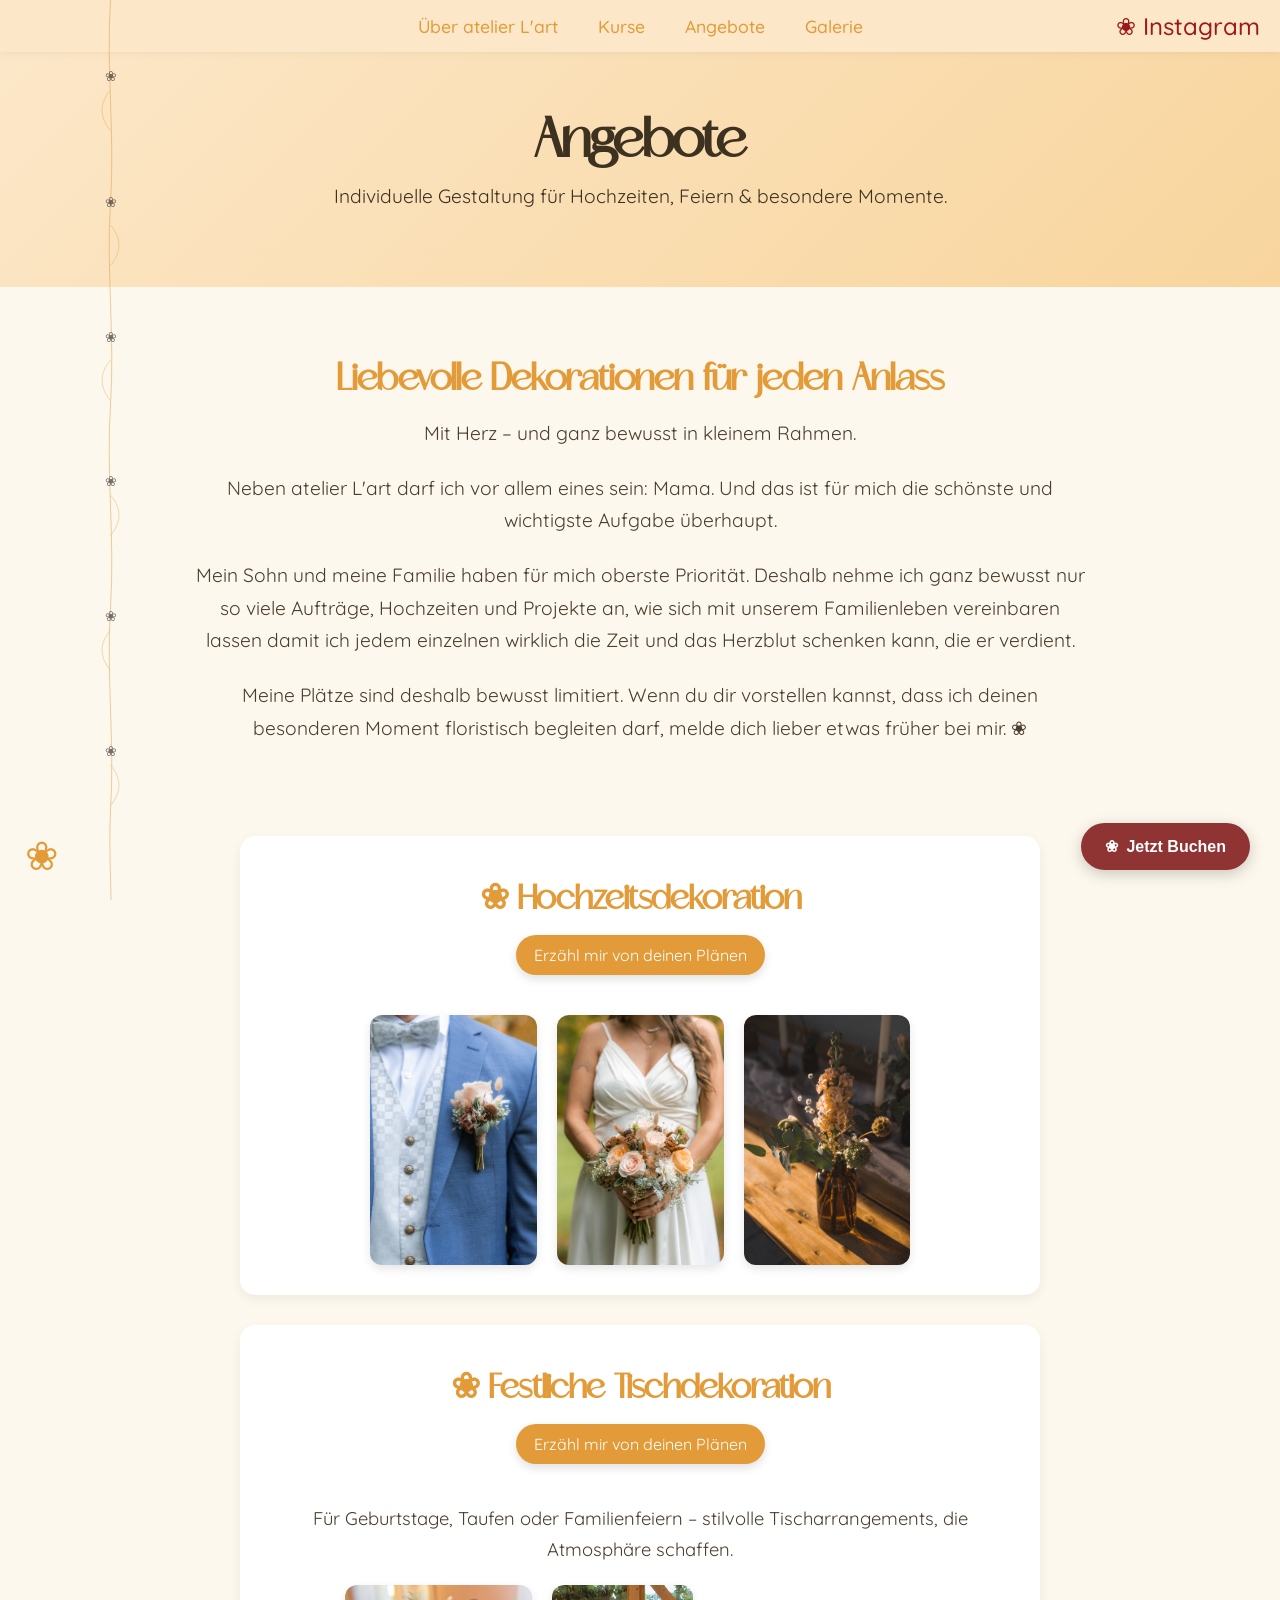
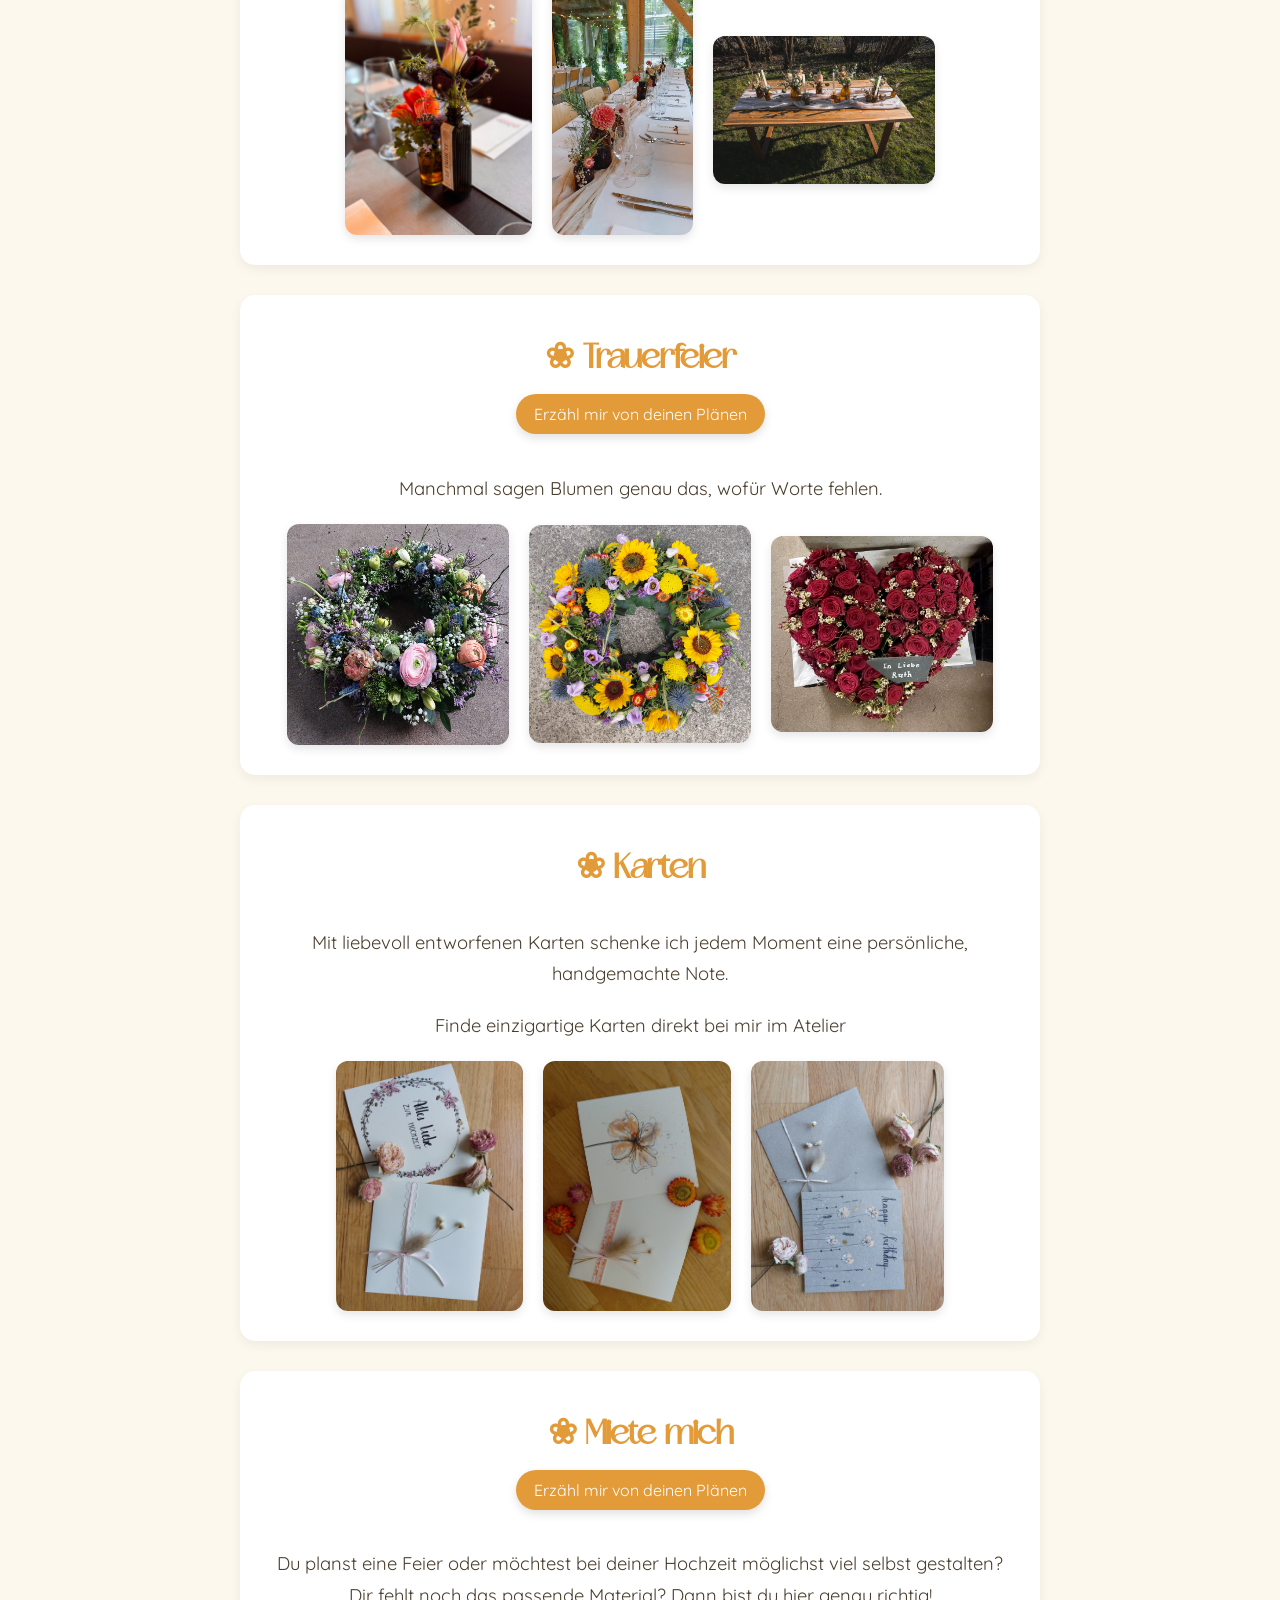
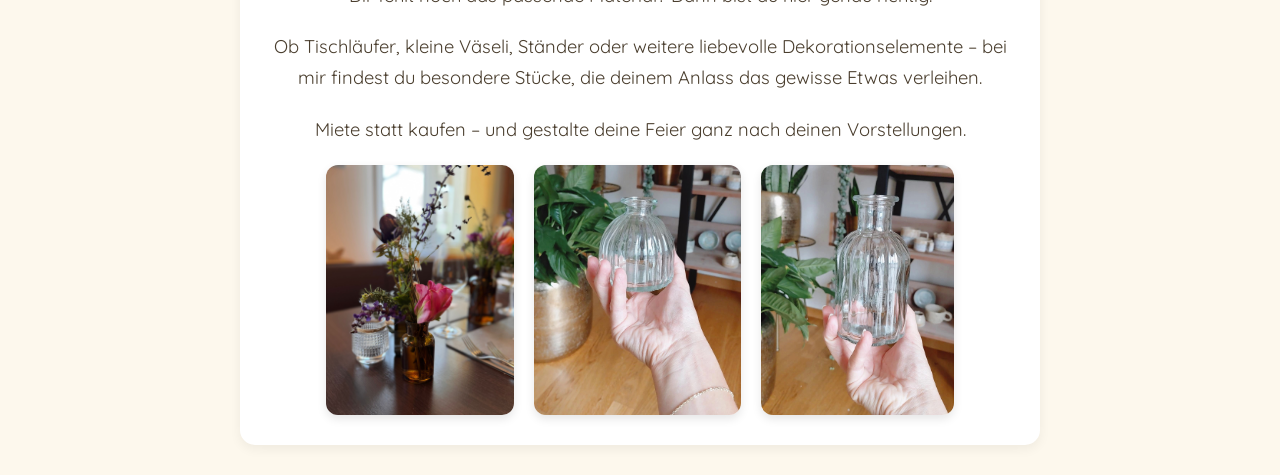
==== angebote.html @ bb0bcfa0 "update" ====
<!DOCTYPE html>
<html lang="de">
<head>
    <meta charset="UTF-8">
    <meta name="viewport" content="width=device-width, initial-scale=1.0">
    <title>atelier L'art – Angebote</title>
    <link rel="stylesheet" href="style.css">
</head>
<body class="angebote-page">

<nav class="navbar">
    <ul>
        <li><a href="index.html">Über atelier L'art</a></li>
        <li><a href="kurse.html">Kurse</a></li>
        <li><a href="angebote.html">Angebote</a></li>
        <li><a href="galerie.html">Galerie</a></li>
        <li class="instagram-nav">
            <a href="https://www.instagram.com/atelierlart_" target="_blank" class="instagram-flower">❀ Instagram</a>
        </li>
    </ul>
</nav>

<header>
    <h1>Angebote</h1>
    <p>Individuelle Gestaltung für Hochzeiten, Feiern & besondere Momente.</p>
</header>

<main>

<section class="intro">
    <h2>Liebevolle Dekorationen für jeden Anlass</h2>
    <p>Mit Herz – und ganz bewusst in kleinem Rahmen. </p>

    <p>
        Neben atelier L'art darf ich vor allem eines sein: Mama.  
        Und das ist für mich die schönste und wichtigste Aufgabe überhaupt.
    </p>

    <p>
        Mein Sohn und meine Familie haben für mich oberste Priorität.  
        Deshalb nehme ich ganz bewusst nur so viele Aufträge, Hochzeiten und Projekte an,  
        wie sich mit unserem Familienleben vereinbaren lassen damit ich jedem einzelnen  
        wirklich die Zeit und das Herzblut schenken kann, die er verdient.
    </p>

    <p>
        Meine Plätze sind deshalb bewusst limitiert.  
        Wenn du dir vorstellen kannst, dass ich deinen besonderen Moment floristisch begleiten darf,  
        melde dich lieber etwas früher bei mir. ❀
    </p>
</section>

<section class="kurs">
    <div class="kurs-header">
        <h3>❀ Hochzeitsdekoration</h3>
        <button class="buchen-btn openEmailBtn">Erzähl mir von deinen Plänen</button>
    </div>

    <div class="kurs-bilder">
        <img src="bilder_hochzeitsdeko.jpg" alt="Hochzeitsdeko 1">
        <img src="bilder_hochzeitsdeko1.jpg" alt="Hochzeitsdeko 2">
        <img src="bilder_hochzeitsdeko2.jpg" alt="Hochzeitsdeko 3">
    </div>
</section>

<section class="kurs">
    <div class="kurs-header">
        <h3>❀ Festliche Tischdekoration</h3>
        <button class="buchen-btn openEmailBtn">Erzähl mir von deinen Plänen</button>
    </div>

    <p>Für Geburtstage, Taufen oder Familienfeiern – stilvolle Tischarrangements, die Atmosphäre schaffen.</p>

    <div class="kurs-bilder">
        <img src="Tisch1.jpg" alt="Dekoprojekt 1">
        <img src="Tisch2.jpg" alt="Dekoprojekt 2">
        <img src="Tisch3.jpg" alt="Tischdeko 2">
    </div>
</section>

<section class="kurs">
    <div class="kurs-header">
        <h3>❀ Trauerfeier</h3>
        <button class="buchen-btn openEmailBtn">Erzähl mir von deinen Plänen</button>
    </div>

    <p>Manchmal sagen Blumen genau das, wofür Worte fehlen. </p>

    <div class="kurs-bilder">
        <img src="Trauer1.jpg" alt="Dekoprojekt 1">
        <img src="Trauer2.jpg" alt="Dekoprojekt 2">
        <img src="Trauer3.jpg" alt="Tischdeko 2">
    </div>
</section>

<section class="kurs">
    <div class="kurs-header">
        <h3>❀ Karten</h3>
    </div>

    <p>Mit liebevoll entworfenen Karten schenke ich jedem Moment eine persönliche, handgemachte Note.</p>
    <p>Finde einzigartige Karten direkt bei mir im Atelier</p>

    <div class="kurs-bilder">
        <img src="Karte1.jpg" alt="Dekoprojekt 1">
        <img src="Karte2.jpg" alt="Dekoprojekt 2">
        <img src="Karte3.jpg" alt="Tischdeko 2">
    </div>
</section>

<section class="kurs">
    <div class="kurs-header">
        <h3>❀ Miete mich</h3>
        <button class="buchen-btn openEmailBtn">Erzähl mir von deinen Plänen</button>
    </div>

    <p>
        Du planst eine Feier oder möchtest bei deiner Hochzeit möglichst viel selbst gestalten?  
        Dir fehlt noch das passende Material? Dann bist du hier genau richtig!
    </p>

    <p>
        Ob Tischläufer, kleine Väseli, Ständer oder weitere liebevolle Dekorationselemente –  
        bei mir findest du besondere Stücke, die deinem Anlass das gewisse Etwas verleihen.
    </p>

    <p>Miete statt kaufen – und gestalte deine Feier ganz nach deinen Vorstellungen.</p>

    <div class="kurs-bilder">
        <img src="Miete1.jpg" alt="Dekoprojekt 1">
        <img src="Miete2.jpg" alt="Dekoprojekt 2">
        <img src="Miete3.jpg" alt="Tischdeko 2">
    </div>
</section>

</main>

<div id="lightbox" class="lightbox">
    <img id="lightbox-img" src="" alt="">
</div>

<div class="scroll-blume">❀</div>

<button id="openBookingBtn" class="floating-booking-btn">
    <span>❀</span> Jetzt Buchen
</button>

<div id="popup" class="popup-overlay">
    <div class="popup-content">
        <h2>Lass uns sprechen ❀</h2>
        
        <p>Besondere Anlässe lassen sich am besten persönlich besprechen – das ist oft zu individuell und wichtig für eine einfache E-Mail.</p>
        
        <p>Deshalb lade ich dich herzlich zu einem <strong>unverbindlichen Erstgespräch</strong> ein. Bitte sende mir für die Terminfindung vorab eine kurze Nachricht mit:</p>

        <ul>
            <li>Dem Datum deines Anlasses</li>
            <li>Um welches Angebot es geht (z. B. Hochzeit, Feier)</li>
        </ul>

        <p>Klicke hier, um mir direkt eine E-Mail zu senden:<br>
        <a href="mailto:atelierlart@gmx.ch?subject=Anfrage%20Erstgespr%C3%A4ch" style="color: #8c5840; text-decoration: underline;"><strong>E-Mail senden</strong></a></p>

        <button id="closeEmailBtn" class="close-btn">Schließen</button>
    </div>
</div>

<div id="bookingModal" class="booking-modal" aria-hidden="true">
    <div class="booking-modal-content">
        <button id="closeBookingBtn" class="close-modal-btn">&times;</button>
        <h3>Was möchtest du buchen?</h3>
        <p>Wähle deinen Bereich aus, um direkt zu den passenden Terminen zu gelangen:</p>
        
        <div class="booking-options">
            <a href="kurse.html" class="modal-option-btn">
                <span class="option-icon">✂️</span>
                <span class="option-text"><strong>Workshops & Kurse</strong><br><small>Floristik-Workshops & Events</small></span>
            </a>
            
            <a href="angebote.html" class="modal-option-btn">
                <span class="option-icon">❀</span>
                <span class="option-text"><strong>Angebote & Services</strong><br><small>Hochzeiten, Blumen & Karten</small></span>
            </a>
        </div>
    </div>
</div>

<div class="blumenranke">
    <svg viewBox="0 0 100 2000" class="ranke-svg" aria-hidden="true">
        <path d="M50 0 C40 150 60 300 50 450 C40 600 60 750 50 900 C40 1050 60 1200 50 1350 C40 1500 60 1650 50 1800 C45 1900 55 2000 50 2100" fill="none" stroke="currentColor" stroke-width="2" stroke-linecap="round"/>
        <path d="M50 200 C25 230 25 260 50 290" fill="none" stroke="currentColor" stroke-width="1.5"/>
        <path d="M50 500 C75 530 75 560 50 590" fill="none" stroke="currentColor" stroke-width="1.5"/>
        <path d="M50 800 C25 830 25 860 50 890" fill="none" stroke="currentColor" stroke-width="1.5"/>
        <path d="M50 1100 C75 1130 75 1160 50 1190" fill="none" stroke="currentColor" stroke-width="1.5"/>
        <path d="M50 1400 C25 1430 25 1460 50 1490" fill="none" stroke="currentColor" stroke-width="1.5"/>
        <path d="M50 1700 C75 1730 75 1760 50 1790" fill="none" stroke="currentColor" stroke-width="1.5"/>
        <text x="50" y="180" font-size="32" text-anchor="middle">❀</text>
        <text x="50" y="460" font-size="32" text-anchor="middle">❀</text>
        <text x="50" y="760" font-size="32" text-anchor="middle">❀</text>
        <text x="50" y="1080" font-size="32" text-anchor="middle">❀</text>
        <text x="50" y="1380" font-size="32" text-anchor="middle">❀</text>
        <text x="50" y="1680" font-size="32" text-anchor="middle">❀</text>
    </svg>
</div>

<script>
    // 1. Lightbox Logik für Galeriebilder
    const lightbox = document.getElementById('lightbox');
    const lightboxImg = document.getElementById('lightbox-img');

    if (lightbox && lightboxImg) {
        document.querySelectorAll('.kurs img').forEach(img => {
            img.style.cursor = 'pointer';
            img.addEventListener('click', () => {
                lightboxImg.src = img.src;
                lightbox.style.display = 'flex';
            });
        });

        lightbox.addEventListener('click', () => {
            lightbox.style.display = 'none';
        });
    }

    // 2. Elemente für Modals holen
    const emailPopup = document.getElementById('popup');
    const closeEmailBtn = document.getElementById('closeEmailBtn');
    const offerBtns = document.querySelectorAll('.openEmailBtn');

    const selectionModal = document.getElementById('bookingModal');
    const floatingBtn = document.getElementById('openBookingBtn');
    const closeSelectionBtn = document.getElementById('closeBookingBtn');

    // A) Funktion: E-Mail Pop-up öffnen (für alle "Buchen"-Buttons in den Angebots-Sektionen)
    offerBtns.forEach(btn => {
        btn.addEventListener('click', () => {
            emailPopup.style.display = 'flex';
            emailPopup.classList.add('active');
        });
    });

    if (closeEmailBtn) {
        closeEmailBtn.addEventListener('click', () => {
            emailPopup.style.display = 'none';
            emailPopup.classList.remove('active');
        });
    }

    // B) Funktion: Auswahlliste öffnen (für "Jetzt Buchen" unten rechts)
    if (floatingBtn) {
        floatingBtn.addEventListener('click', () => {
            selectionModal.style.display = 'flex';
            selectionModal.classList.add('active');
        });
    }

    if (closeSelectionBtn) {
        closeSelectionBtn.addEventListener('click', () => {
            selectionModal.style.display = 'none';
            selectionModal.classList.remove('active');
        });
    }

    // C) Schließen beim Klick auf den Hintergrund
    window.addEventListener('click', (event) => {
        if (event.target === emailPopup) {
            emailPopup.style.display = 'none';
            emailPopup.classList.remove('active');
        }
        if (event.target === selectionModal) {
            selectionModal.style.display = 'none';
            selectionModal.classList.remove('active');
        }
    });
</script>

</body>
</html>
---- style.css ----
/* =========================================================
   ATELIER L'ART - HAUPT-STYLESHEET FÜR ALLE SEITEN
   ========================================================= */

/* Google Fonts für den fließenden Haupttext */
@import url('https://fonts.googleapis.com/css2?family=Quicksand:wght@300;400;500&display=swap');

/* Catchye Schriftart (.woff2) einbinden */
@font-face {
    font-family: 'Catchye';
    src: url('Catchye.woff2') format('woff2');
    font-weight: normal;
    font-style: normal;
}

/* --- GRUNDLAYOUT --- */
body {
    margin: 0;
    padding: 0;
    background-color: #fdf8ed;
    font-family: 'Quicksand', sans-serif;
    color: #4a3e2e;
}

/* --- NAVIGATION --- */
.navbar {
    background-color: #fce7c8;
    padding: 15px 0;
    box-shadow: 0 2px 8px rgba(0,0,0,0.05);
    position: relative;
}

.navbar ul {
    list-style: none;
    display: flex;
    justify-content: center;
    gap: 40px;
    margin: 0;
    padding: 0;
}

.navbar a {
    text-decoration: none;
    font-size: 1.1rem;
    color: #e29b38;
    font-weight: 500;
}

.navbar a:hover {
    color: #c88122;
}

/* Instagram-Blume oben rechts */
.instagram-nav {
    position: absolute;
    right: 20px;
    top: 50%;
    transform: translateY(-50%);
}

.navbar .instagram-flower {
    font-size: 1.5rem;
    color: #9e1818;
    text-decoration: none;
    line-height: 1;
    transition: transform 0.2s ease, opacity 0.2s ease;
}

.navbar .instagram-flower:hover {
    transform: scale(1.25);
    color: #381b6b;
    opacity: 0.8;
}

/* --- HEADER (Kopfbereich) --- */
header {
    background: linear-gradient(135deg, #fce7c8, #f8d59d);
    text-align: center;
    padding: 60px 20px;
    color: #3d3120;
}

header h1 {
    font-family: 'Catchye', cursive, sans-serif;
    font-size: 3.5rem;
    margin: 0;
}

header p {
    font-size: 1.2rem;
    margin-top: 10px;
}

.header-points {
    display: flex;
    justify-content: center;
    gap: 25px;
    flex-wrap: wrap;
    margin-top: 15px;
    font-size: 1.2rem;
}

.header-points .icon {
    margin-left: 0.9em;
}

/* --- INTRO-BEREICH --- */
.intro {
    text-align: center;
    padding: 40px 20px;
}

.intro h2 {
    font-family: 'Catchye', cursive, sans-serif;
    color: #e29b38;
    font-size: 2.4rem;
    margin-bottom: 15px;
}

.intro p {
    font-size: 1.2rem;
    line-height: 1.7;
    max-width: 900px;
    margin: 0 auto 22px;
    text-align: center;
}

/* --- KURS- & INHALTSBOXEN (Allgemein) --- */
.kurs {
    background: white;
    margin: 30px auto;
    padding: 30px;
    max-width: 800px;
    border-radius: 15px;
    box-shadow: 0 4px 12px rgba(0,0,0,0.06);
    box-sizing: border-box;
}

.kurs h3 {
    font-family: 'Catchye', cursive, sans-serif;
    font-size: 2.2rem;
    color: #e29b38;
    text-align: center;
    margin: 0;
    padding: 0; /* Entfernt den alten Sicherheitsabstand */
}

.kurs-header {
    display: flex;
    flex-direction: column; /* Setzt Titel und Button sauber untereinander */
    align-items: center;    /* Zentriert beides in der Mitte */
    gap: 15px;              /* Harmonischer Abstand zwischen Titel und Button */
    padding: 10px 0 20px 0;
}

.kurs-header .buchen-btn {
    position: relative; /* Hebt die absolute Platzierung auf */
    right: auto;
    top: auto;
    transform: none;
}

.kurs p {
    font-size: 1.15rem;
    line-height: 1.7;
    margin-bottom: 20px;
    text-align: center;
}

.kurs > img {
    width: 500px;
    max-width: 100%;
    height: auto;
    display: block;
    margin: 0 auto 20px;
    border-radius: 12px;
    box-shadow: 0 4px 10px rgba(0,0,0,0.1);
    cursor: pointer;
}

/* --- ÜBER MICH (Startseite - index.html) --- */
.about-section {
    max-width: 950px;
    padding: 40px !important;
    overflow: hidden;
}

.about-container {
    display: block;
    margin-top: 20px;
}

.about-image {
    float: right;
    width: 380px;
    margin-left: 30px;
    margin-bottom: 20px;
}

.about-image img {
    width: 100%;
    height: auto;
    border-radius: 12px;
    box-shadow: 0 4px 10px rgba(0,0,0,0.1);
    display: block;
}

.about-text {
    width: 100%;
    box-sizing: border-box;
}

.about-text p {
    font-size: 1.15rem;
    line-height: 1.7;
    margin-bottom: 20px;
    text-align: left;
    max-width: none;
}

#unteres-bild {
    width: 250px;
    max-width: 45%;
}

#unteres-bild img {
    width: 100%;
    height: auto;
    border-radius: 8px;
}

/* --- ANGEBOTE BILDER (angebote.html) --- */
.kurs-bilder {
    display: flex;
    justify-content: center;
    align-items: center;
    gap: 20px;
    margin-top: 20px;
}

.kurs-bilder img {
    width: auto;
    max-width: 30%;
    height: auto;
    max-height: 250px;
    object-fit: contain;
    border-radius: 12px;
    box-shadow: 0 4px 10px rgba(0,0,0,0.1);
    cursor: pointer;
}

/* --- GALERIE GRID (galerie.html) --- */
.galerie-grid {
    display: grid;
    grid-template-columns: repeat(3, 1fr);
    gap: 20px;
    padding: 20px;
}

.galerie-grid img {
    width: 100%;
    height: 400px;
    object-fit: cover;
    border-radius: 12px;
    box-shadow: 0 4px 10px rgba(0,0,0,0.1);
    cursor: pointer;
}

/* --- KURSORT & MAPS LINK --- */
.kursort {
    background: white;
    margin: 40px auto;
    padding: 30px;
    max-width: 800px;
    border-radius: 15px;
    box-shadow: 0 4px 12px rgba(0,0,0,0.06);
    text-align: center;
}

.kursort h2 {
    font-family: 'Catchye', cursive, sans-serif;
    color: #e29b38;
    font-size: 2.4rem;
    margin-bottom: 15px;
}

.maps-link {
    display: inline-block;
    margin-top: 15px;
    background-color: #e29b38;
    color: white;
    padding: 10px 20px;
    border-radius: 20px;
    text-decoration: none;
    font-weight: 500;
    box-shadow: 0 4px 10px rgba(0,0,0,0.12);
}

.maps-link:hover {
    background-color: #c88122;
}

/* --- BUTTONS --- */
.buchen-btn {
    background-color: #e29b38;
    color: white;
    border: none;
    padding: 10px 18px;
    border-radius: 20px;
    font-size: 1rem;
    cursor: pointer;
    font-family: 'Quicksand', sans-serif;
    box-shadow: 0 4px 10px rgba(0,0,0,0.12);
}

.buchen-btn:hover {
    background-color: #c88122;
}

.close-btn {
    margin-top: 20px;
    background-color: #e29b38;
    border: none;
    padding: 10px 20px;
    border-radius: 20px;
    color: white;
    cursor: pointer;
}

.close-btn:hover {
    background-color: #c88122;
}

/* --- POPUPS & MODALS --- */
.popup-overlay {
    display: none;
    position: fixed;
    top: 0;
    left: 0;
    width: 100%;
    height: 100%;
    background: rgba(0,0,0,0.4);
    justify-content: center;
    align-items: center;
    z-index: 9999;
}

.popup-content {
    background: white;
    padding: 30px;
    border-radius: 15px;
    width: 90%;
    max-width: 450px;
    box-shadow: 0 4px 15px rgba(0,0,0,0.2);
    text-align: center;
}

.popup-content ul {
    text-align: left;
    display: inline-block;
    margin: 10px 0;
}

/* --- LIGHTBOX (Bildvergrößerung) --- */
.lightbox {
    position: fixed;
    top: 0;
    left: 0;
    width: 100%;
    height: 100%;
    background: rgba(0,0,0,0.6);
    display: none;
    justify-content: center;
    align-items: center;
    z-index: 99999;
}

.lightbox img {
    width: 65%;
    max-width: 520px;
    border-radius: 12px;
    box-shadow: 0 4px 20px rgba(0,0,0,0.3);
}

/* --- DEKORATION: SCROLL BLUME & RANKE --- */
.scroll-blume {
    position: fixed;
    bottom: 25px;
    left: 25px;
    z-index: 9999;
    font-size: 2.5rem;
    font-family: 'Quicksand', sans-serif;
    font-weight: 400;
    line-height: 1;
    color: #e29b38;
    animation: float 3s ease-in-out infinite;
}

@keyframes float {
    0%   { transform: translateY(0); }
    50%  { transform: translateY(-8px); }
    100% { transform: translateY(0); }
}

.blumenranke {
    position: fixed;
    left: 0;
    top: 0;
    height: 100vh;
    width: 220px;
    display: flex;
    justify-content: center;
    pointer-events: none;
    z-index: 2;
}

.ranke-svg {
    height: 100%;
    width: auto;
    color: #e29b38;
    opacity: 0.55;
}

/* --- FLOATING BUTTON (Jetzt Buchen) --- */
.floating-booking-btn {
    position: fixed;
    bottom: 30px !important;
    right: 30px;
    z-index: 999;
    background-color: #903333;
    color: #fff;
    border: none;
    padding: 14px 24px;
    border-radius: 50px;
    font-size: 1rem;
    font-weight: bold;
    cursor: pointer;
    box-shadow: 0 4px 15px rgba(0, 0, 0, 0.2);
    transition: transform 0.2s, background-color 0.2s;
    display: flex;
    align-items: center;
    gap: 8px;
}

.floating-booking-btn:hover {
    transform: translateY(-3px);
    background-color: #c47061;
}

/* --- BUCHUNGS-MODAL (Seitenauswahl) --- */
.booking-modal {
    display: none;
    position: fixed;
    top: 0;
    left: 0;
    width: 100%;
    height: 100%;
    background-color: rgba(0, 0, 0, 0.5);
    z-index: 1000;
    justify-content: center;
    align-items: center;
}

.booking-modal.active {
    display: flex;
}

.booking-modal-content {
    background: #fff;
    padding: 30px;
    border-radius: 16px;
    max-width: 450px;
    width: 90%;
    position: relative;
    text-align: center;
    box-shadow: 0 10px 30px rgba(0, 0, 0, 0.3);
}

.close-modal-btn {
    position: absolute;
    top: 15px;
    right: 20px;
    background: none;
    border: none;
    font-size: 1.8rem;
    cursor: pointer;
    color: #666;
}

.booking-options {
    display: flex;
    flex-direction: column;
    gap: 15px;
    margin-top: 25px;
}

.modal-option-btn {
    display: flex;
    align-items: center;
    gap: 15px;
    padding: 15px 20px;
    border: 1.5px solid #eee;
    border-radius: 10px;
    text-decoration: none;
    color: inherit;
    text-align: left;
    transition: border-color 0.2s, background-color 0.2s;
}

.modal-option-btn:hover {
    border-color: #d88373;
    background-color: #faf5f3;
}

.modal-option-btn .option-icon {
    font-size: 1.5rem;
}

/* --- MOBILE RESPONSIVENESS (Smartphones) --- */
@media (max-width: 768px) {
    .navbar ul {
        flex-direction: column;
        gap: 10px;
        align-items: center;
        padding-bottom: 10px;
    }
    
    .instagram-nav {
        position: static;
        transform: none;
        margin-top: 5px;
    }

    .about-section {
        padding: 25px 20px !important;
    }

    .about-image,
    #unteres-bild {
        float: none !important;
        margin: 0 auto 20px auto !important;
        width: 100% !important;
        max-width: 280px !important;
    }
    
    .about-text p {
        text-align: left;
    }

    .galerie-grid {
        grid-template-columns: repeat(2, 1fr);
    }

    .blumenranke {
        display: none;
    }

    header {
        padding: 40px 15px;
    }
    
    header h1 {
        font-size: 2.8rem;
    }
    
}

@media (max-width: 600px) {
    .kurs-bilder {
        flex-direction: column;
    }
    
    .kurs-bilder img {
        width: 80%;
        height: auto;
    }
    .kurs-header {
        display: flex;
        flex-direction: column;
        align-items: center;
    }
    
    .kurs h3 {
        padding: 0; /* Sicherheitsabstand auf dem Handy wieder entfernen */
        margin-bottom: 10px;
    }
    
    .kurs-header .buchen-btn {
        position: relative;
        right: auto;
        top: auto;
        transform: none;
    }
}

@media (max-width: 480px) {
    .galerie-grid {
        grid-template-columns: 1fr;
    }
}
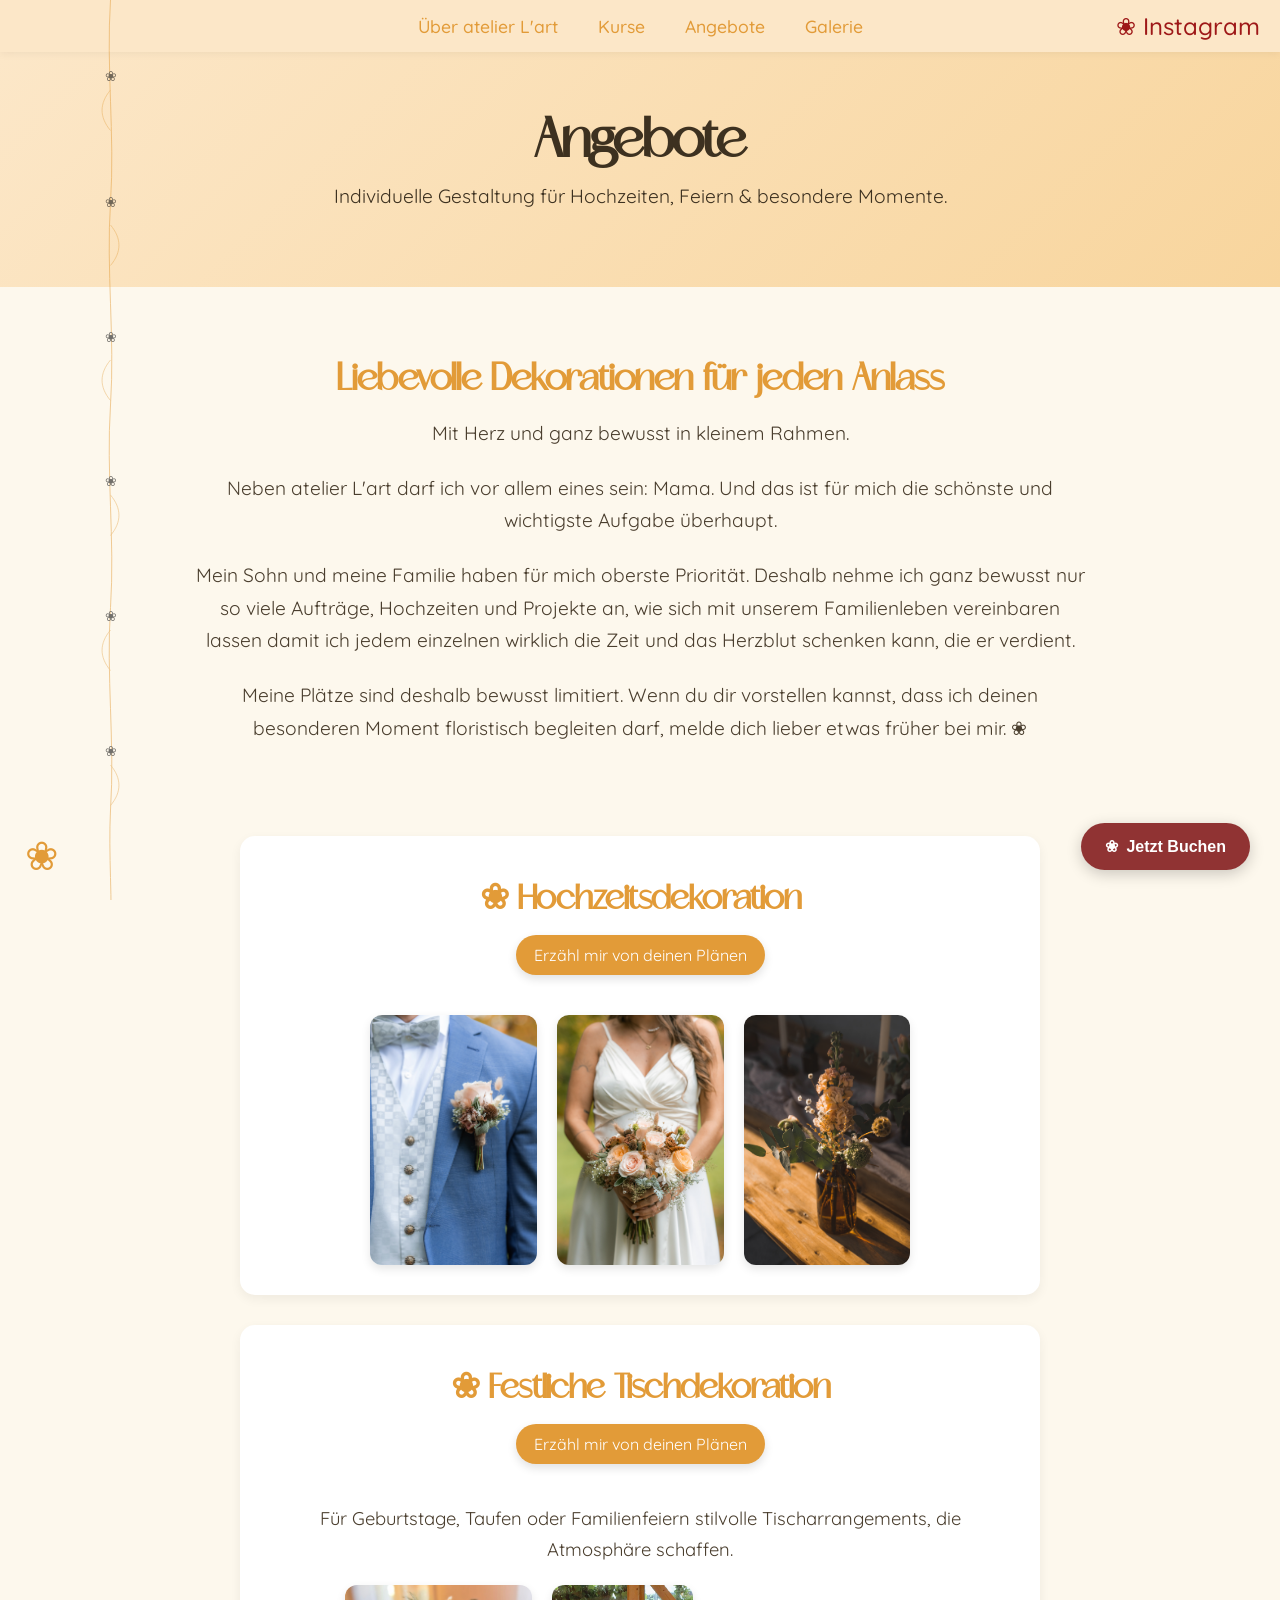
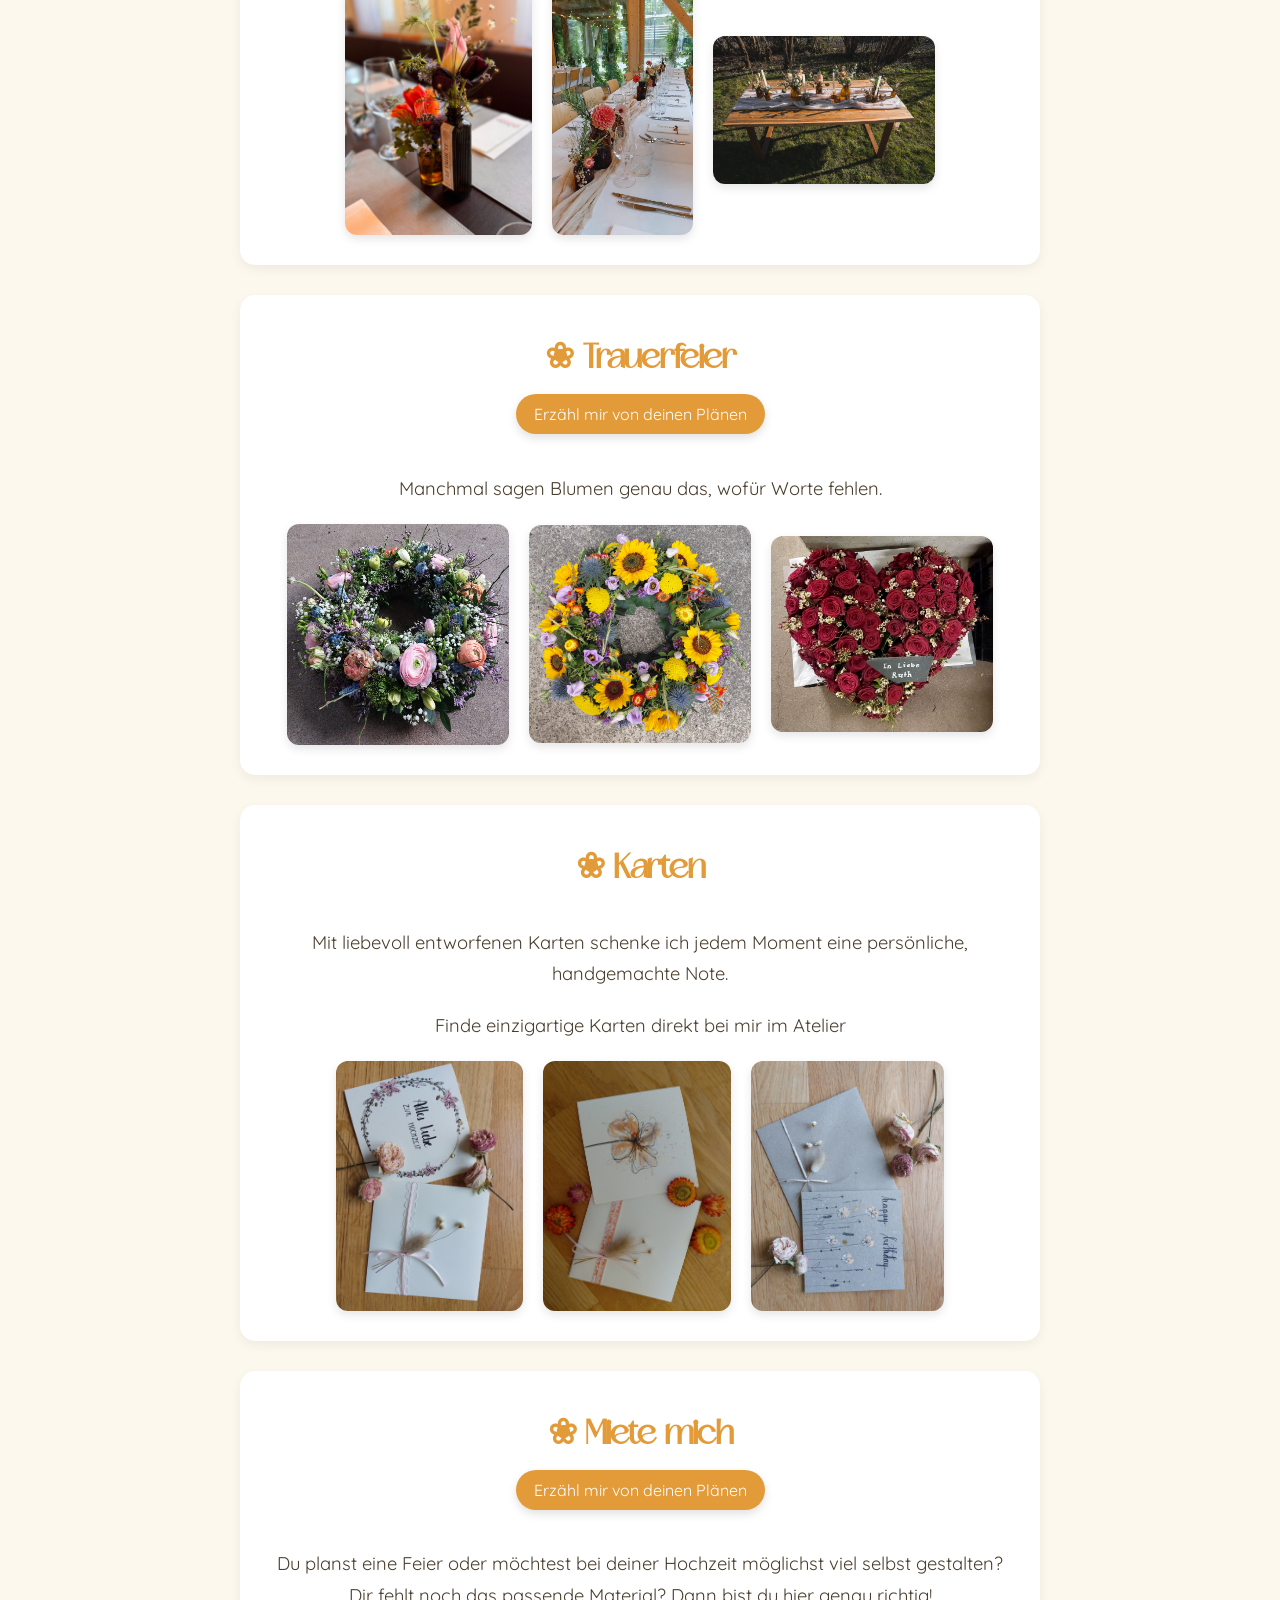
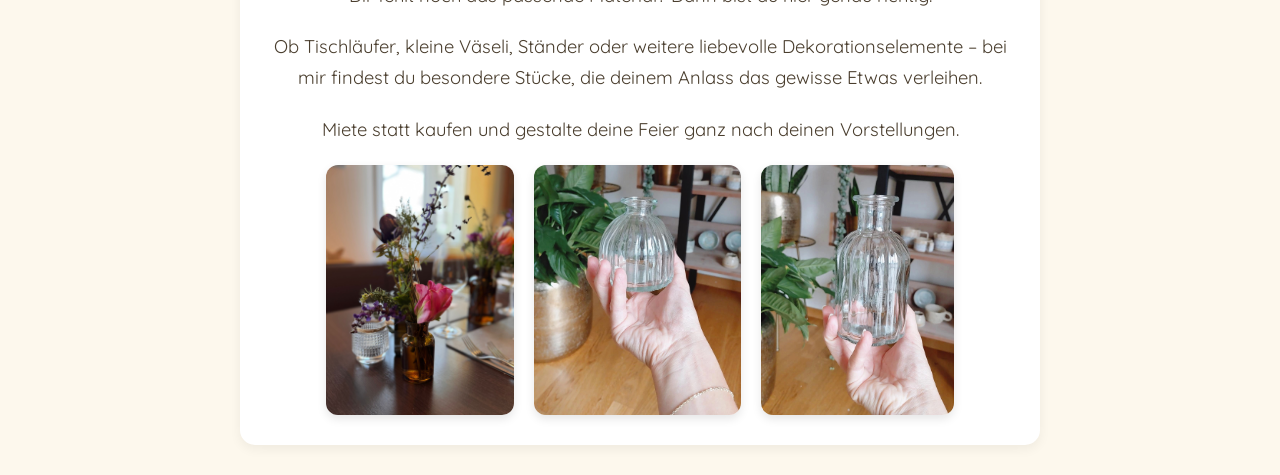
==== commit 077e315b: "Add files via upload" ====
--- a/angebote.html
+++ b/angebote.html
@@ -29,7 +29,7 @@
 
 <section class="intro">
     <h2>Liebevolle Dekorationen für jeden Anlass</h2>
-    <p>Mit Herz – und ganz bewusst in kleinem Rahmen. </p>
+    <p>Mit Herz und ganz bewusst in kleinem Rahmen. </p>
 
     <p>
         Neben atelier L'art darf ich vor allem eines sein: Mama.  
@@ -69,7 +69,7 @@
         <button class="buchen-btn openEmailBtn">Erzähl mir von deinen Plänen</button>
     </div>
 
-    <p>Für Geburtstage, Taufen oder Familienfeiern – stilvolle Tischarrangements, die Atmosphäre schaffen.</p>
+    <p>Für Geburtstage, Taufen oder Familienfeiern stilvolle Tischarrangements, die Atmosphäre schaffen.</p>
 
     <div class="kurs-bilder">
         <img src="Tisch1.jpg" alt="Dekoprojekt 1">
@@ -124,7 +124,7 @@
         bei mir findest du besondere Stücke, die deinem Anlass das gewisse Etwas verleihen.
     </p>
 
-    <p>Miete statt kaufen – und gestalte deine Feier ganz nach deinen Vorstellungen.</p>
+    <p>Miete statt kaufen und gestalte deine Feier ganz nach deinen Vorstellungen.</p>
 
     <div class="kurs-bilder">
         <img src="Miete1.jpg" alt="Dekoprojekt 1">
@@ -149,7 +149,7 @@
     <div class="popup-content">
         <h2>Lass uns sprechen ❀</h2>
         
-        <p>Besondere Anlässe lassen sich am besten persönlich besprechen – das ist oft zu individuell und wichtig für eine einfache E-Mail.</p>
+        <p>Besondere Anlässe lassen sich am besten persönlich besprechen das ist oft zu individuell und wichtig für eine einfache E-Mail.</p>
         
         <p>Deshalb lade ich dich herzlich zu einem <strong>unverbindlichen Erstgespräch</strong> ein. Bitte sende mir für die Terminfindung vorab eine kurze Nachricht mit:</p>
 
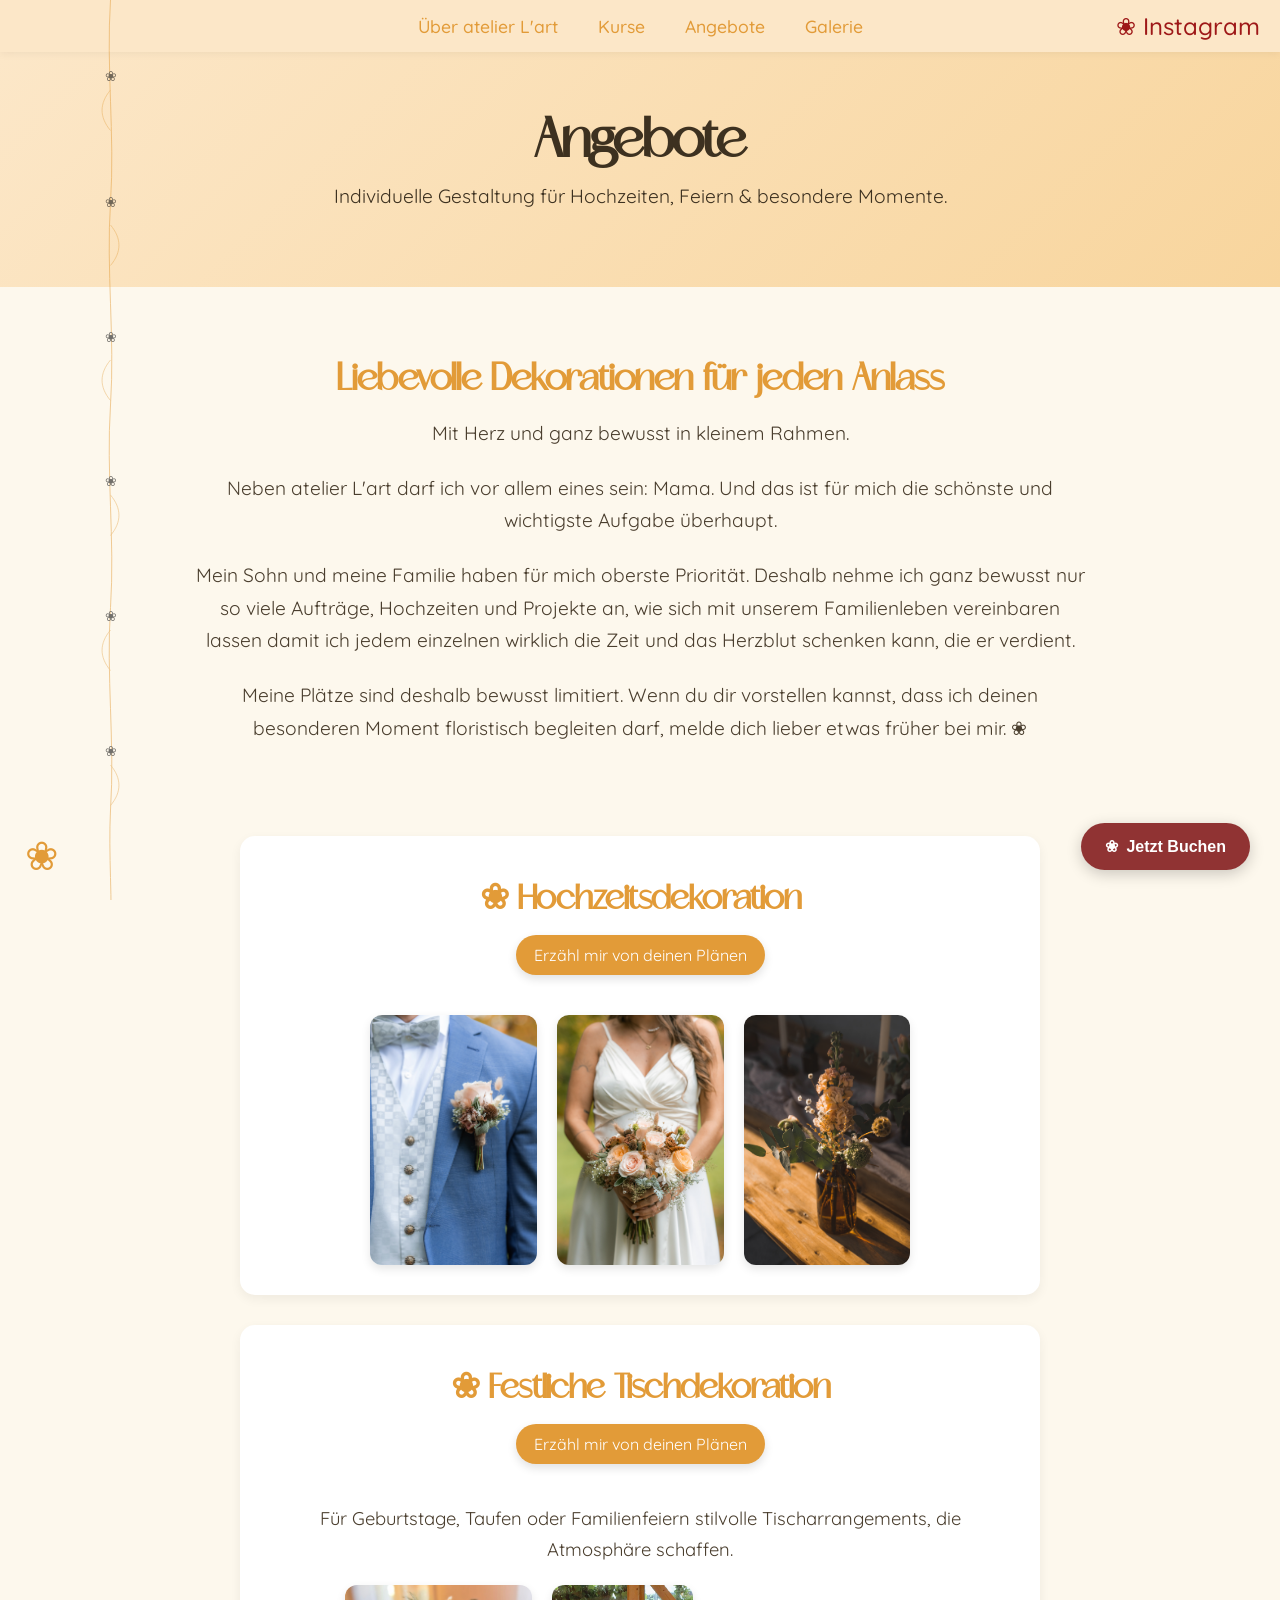
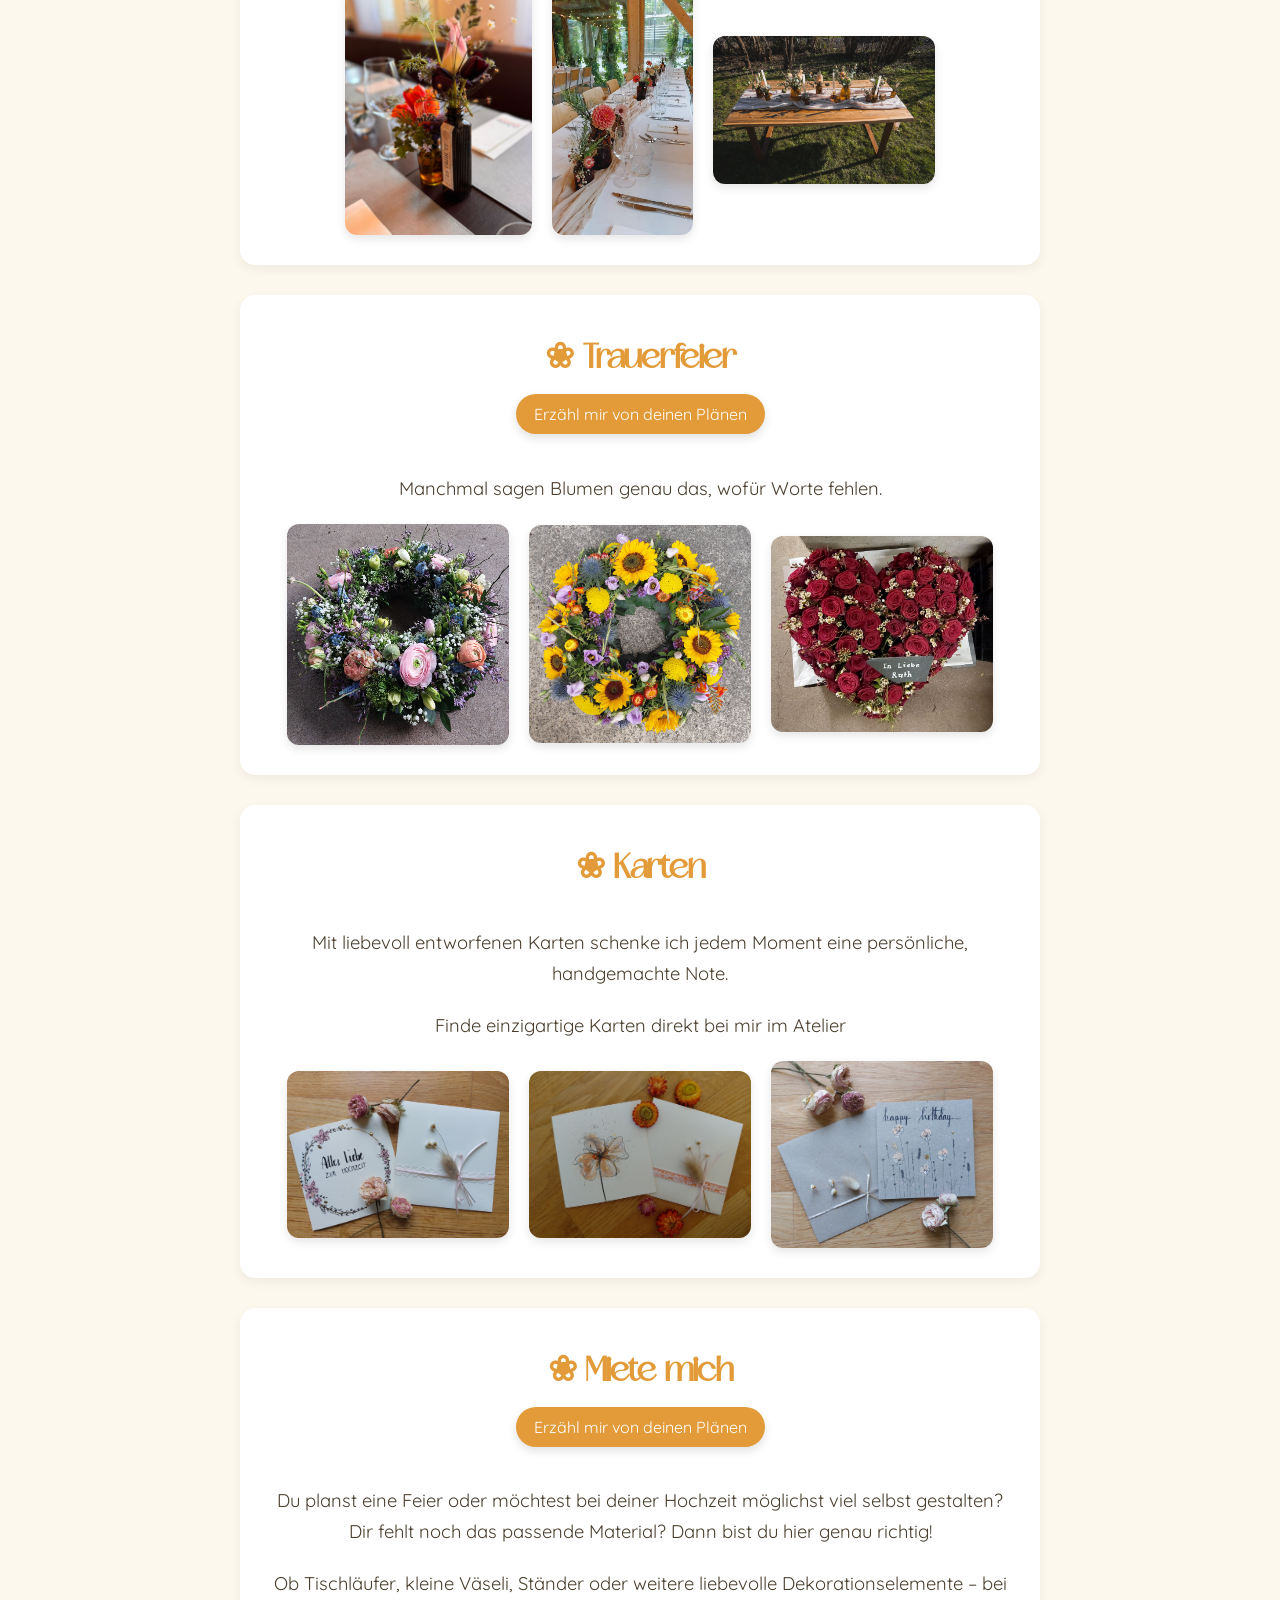
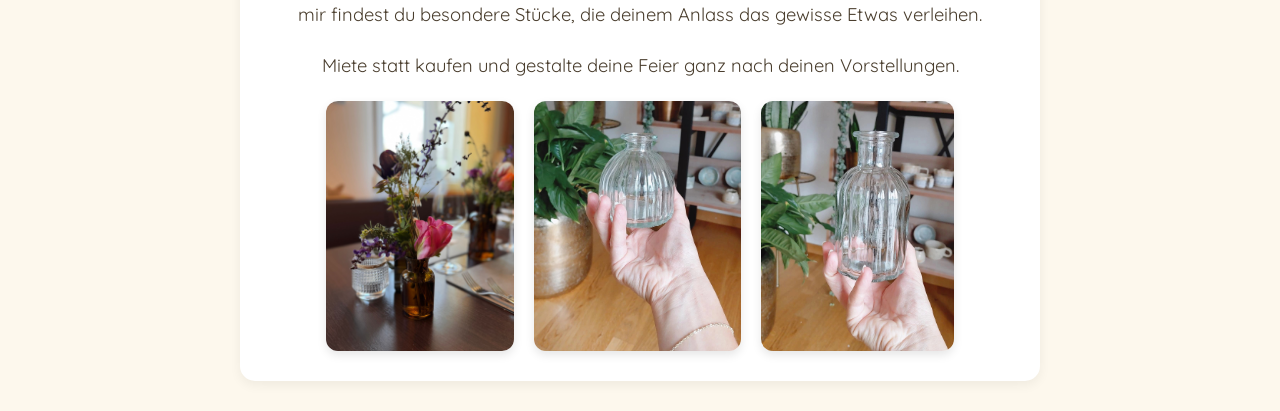
==== commit 5b571538: "Add files via upload" ====
--- a/angebote.html
+++ b/angebote.html
@@ -57,9 +57,9 @@
     </div>
 
     <div class="kurs-bilder">
-        <img src="bilder_hochzeitsdeko.jpg" alt="Hochzeitsdeko 1">
-        <img src="bilder_hochzeitsdeko1.jpg" alt="Hochzeitsdeko 2">
-        <img src="bilder_hochzeitsdeko2.jpg" alt="Hochzeitsdeko 3">
+        <img src="bilder_hochzeitsdeko.jpg" alt="Hochzeitsdeko 1" loading="lazy">
+        <img src="bilder_hochzeitsdeko1.jpg" alt="Hochzeitsdeko 2" loading="lazy">
+        <img src="bilder_hochzeitsdeko2.jpg" alt="Hochzeitsdeko 3" loading="lazy">
     </div>
 </section>
 
@@ -72,9 +72,9 @@
     <p>Für Geburtstage, Taufen oder Familienfeiern stilvolle Tischarrangements, die Atmosphäre schaffen.</p>
 
     <div class="kurs-bilder">
-        <img src="Tisch1.jpg" alt="Dekoprojekt 1">
-        <img src="Tisch2.jpg" alt="Dekoprojekt 2">
-        <img src="Tisch3.jpg" alt="Tischdeko 2">
+        <img src="Tisch1.jpg" alt="Dekoprojekt 1" loading="lazy">
+        <img src="Tisch2.jpg" alt="Dekoprojekt 2" loading="lazy">
+        <img src="Tisch3.jpg" alt="Tischdeko 2" loading="lazy">
     </div>
 </section>
 
@@ -87,9 +87,9 @@
     <p>Manchmal sagen Blumen genau das, wofür Worte fehlen. </p>
 
     <div class="kurs-bilder">
-        <img src="Trauer1.jpg" alt="Dekoprojekt 1">
-        <img src="Trauer2.jpg" alt="Dekoprojekt 2">
-        <img src="Trauer3.jpg" alt="Tischdeko 2">
+        <img src="Trauer1.jpg" alt="Dekoprojekt 1" loading="lazy">
+        <img src="Trauer2.jpg" alt="Dekoprojekt 2" loading="lazy">
+        <img src="Trauer3.jpg" alt="Tischdeko 2" loading="lazy">
     </div>
 </section>
 
@@ -102,9 +102,9 @@
     <p>Finde einzigartige Karten direkt bei mir im Atelier</p>
 
     <div class="kurs-bilder">
-        <img src="Karte1.jpg" alt="Dekoprojekt 1">
-        <img src="Karte2.jpg" alt="Dekoprojekt 2">
-        <img src="Karte3.jpg" alt="Tischdeko 2">
+        <img src="Karte1.jpg" alt="Dekoprojekt 1" loading="lazy">
+        <img src="Karte2.jpg" alt="Dekoprojekt 2" loading="lazy">
+        <img src="Karte3.jpg" alt="Tischdeko 2" loading="lazy">
     </div>
 </section>
 
@@ -127,9 +127,9 @@
     <p>Miete statt kaufen und gestalte deine Feier ganz nach deinen Vorstellungen.</p>
 
     <div class="kurs-bilder">
-        <img src="Miete1.jpg" alt="Dekoprojekt 1">
-        <img src="Miete2.jpg" alt="Dekoprojekt 2">
-        <img src="Miete3.jpg" alt="Tischdeko 2">
+        <img src="Miete1.jpg" alt="Dekoprojekt 1" loading="lazy">
+        <img src="Miete2.jpg" alt="Dekoprojekt 2" loading="lazy">
+        <img src="Miete3.jpg" alt="Tischdeko 2" loading="lazy">
     </div>
 </section>
 
